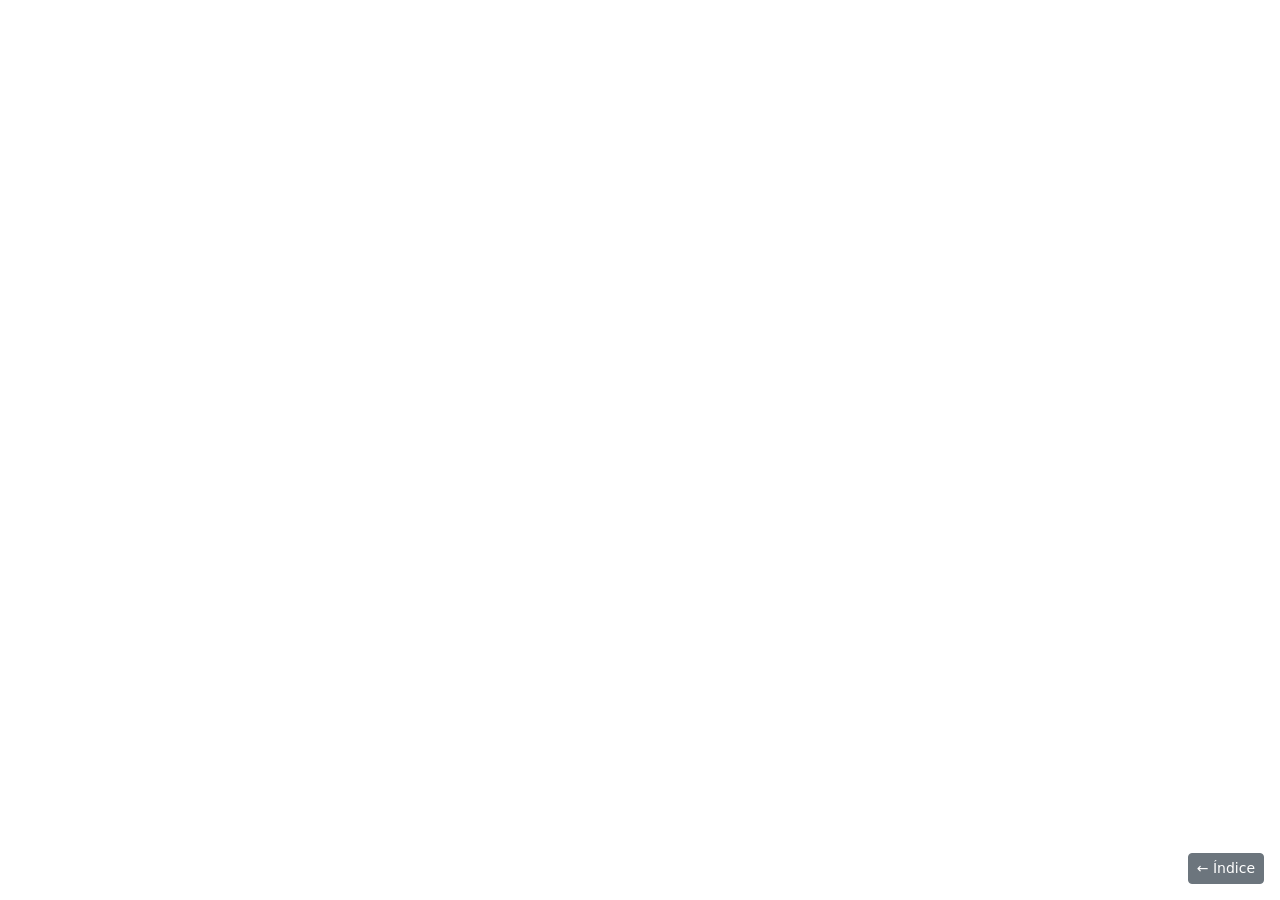
==== ej09-portfolio/index.html @ 0d4414be "Primera entrega hasta EJ3" ====
<!doctype html>
<html lang="es" data-bs-theme="light">
<head>
  <meta charset="utf-8">
  <meta name="viewport" content="width=device-width, initial-scale=1">
  <title>Tu Nombre · Desarrollador/a web</title>
  <meta name="description" content="Portfolio de Tu Nombre, desarrollador/a web junior. Proyectos, habilidades y contacto.">
  <link rel="icon" href="data:image/svg+xml,%3Csvg xmlns='http://www.w3.org/2000/svg' viewBox='0 0 100 100'%3E%3Ctext y='.9em' font-size='90'%3E%F0%9F%92%BB%3C/text%3E%3C/svg%3E">

  <!-- Bootstrap 5.3.8 + Bootstrap Icons (CDN) -->
  <link rel="stylesheet" href="https://cdn.jsdelivr.net/npm/bootstrap@5.3.8/dist/css/bootstrap.min.css">
  <link rel="stylesheet" href="https://cdn.jsdelivr.net/npm/bootstrap-icons@1.13.1/font/bootstrap-icons.min.css">
  <!-- Tus estilos propios (marca personal) SIEMPRE después de Bootstrap -->
  <link rel="stylesheet" href="css/estilos.css">
</head>
<body>

  <!-- ============================================================
       EJERCICIO 9 · MI PORTFOLIO PROFESIONAL
       Lee ENUNCIADO.md. Rellena cada sección en su hueco.
       ============================================================ -->

  <!-- ===== NAVBAR =====
       Tu nombre/logo + enlaces: Sobre mí (#sobre-mi) · Habilidades (#habilidades)
       · Proyectos (#proyectos) · Formación (#formacion) · Contacto (#contacto) -->


  <main>

    <!-- ===== PORTADA · SOBRE MÍ (id="sobre-mi") =====
         Foto o avatar (img/foto.jpg), nombre, titular profesional, 2-3 líneas sobre ti,
         botones "Ver proyectos" y "Descargar CV" (docs/cv.pdf con atributo download) -->


    <!-- ===== HABILIDADES (id="habilidades") =====
         Grupos: Front-end · Back-end · Bases de datos · Herramientas · Idiomas
         Idea: una card por grupo con badges o iconos -->


    <!-- ===== PROYECTOS (id="proyectos") =====
         Mínimo 3 cards: captura (img/), descripción, badges de tecnologías,
         botones "Demo" y "Código" (GitHub). Idea JS: modal con el detalle -->


    <!-- ===== FORMACIÓN Y EXPERIENCIA (id="formacion") =====
         CFGS DAW, prácticas (FFEOE), cursos, certificaciones.
         Idea: list-group o accordion -->


    <!-- ===== CONTACTO (id="contacto") =====
         Formulario con validación (nombre, email, asunto, mensaje)
         + enlaces a email, LinkedIn y GitHub -->

  </main>

  <!-- ===== FOOTER =====
       © año + tu nombre · iconos de redes (con aria-label) · "Última actualización: ..." -->


  <!-- Botón para volver al índice del proyecto de clase (bórralo al publicar tu portfolio) -->
  <a href="../index.html" class="btn btn-sm btn-secondary position-fixed bottom-0 end-0 m-3 z-3">← Índice</a>

  <script src="https://cdn.jsdelivr.net/npm/bootstrap@5.3.8/dist/js/bootstrap.bundle.min.js"></script>
  <!-- Tu JavaScript (validación del formulario, modo oscuro...) -->
  <script src="js/main.js"></script>
</body>
</html>
---- ej09-portfolio/css/estilos.css ----
/* ============================================================
   Estilos propios del portfolio (marca personal)
   Usa el mínimo CSS posible: primero intenta con clases de Bootstrap.
   ============================================================ */

/* Ejemplo: cambia el color principal de Bootstrap por el tuyo
:root {
  --bs-primary: #0d6efd;
  --bs-primary-rgb: 13, 110, 253;
}
*/

/* Desplazamiento suave al pulsar los enlaces del menú */
html { scroll-behavior: smooth; }

/* Que el título de cada sección no quede tapado por la navbar fija */
section { scroll-margin-top: 70px; }
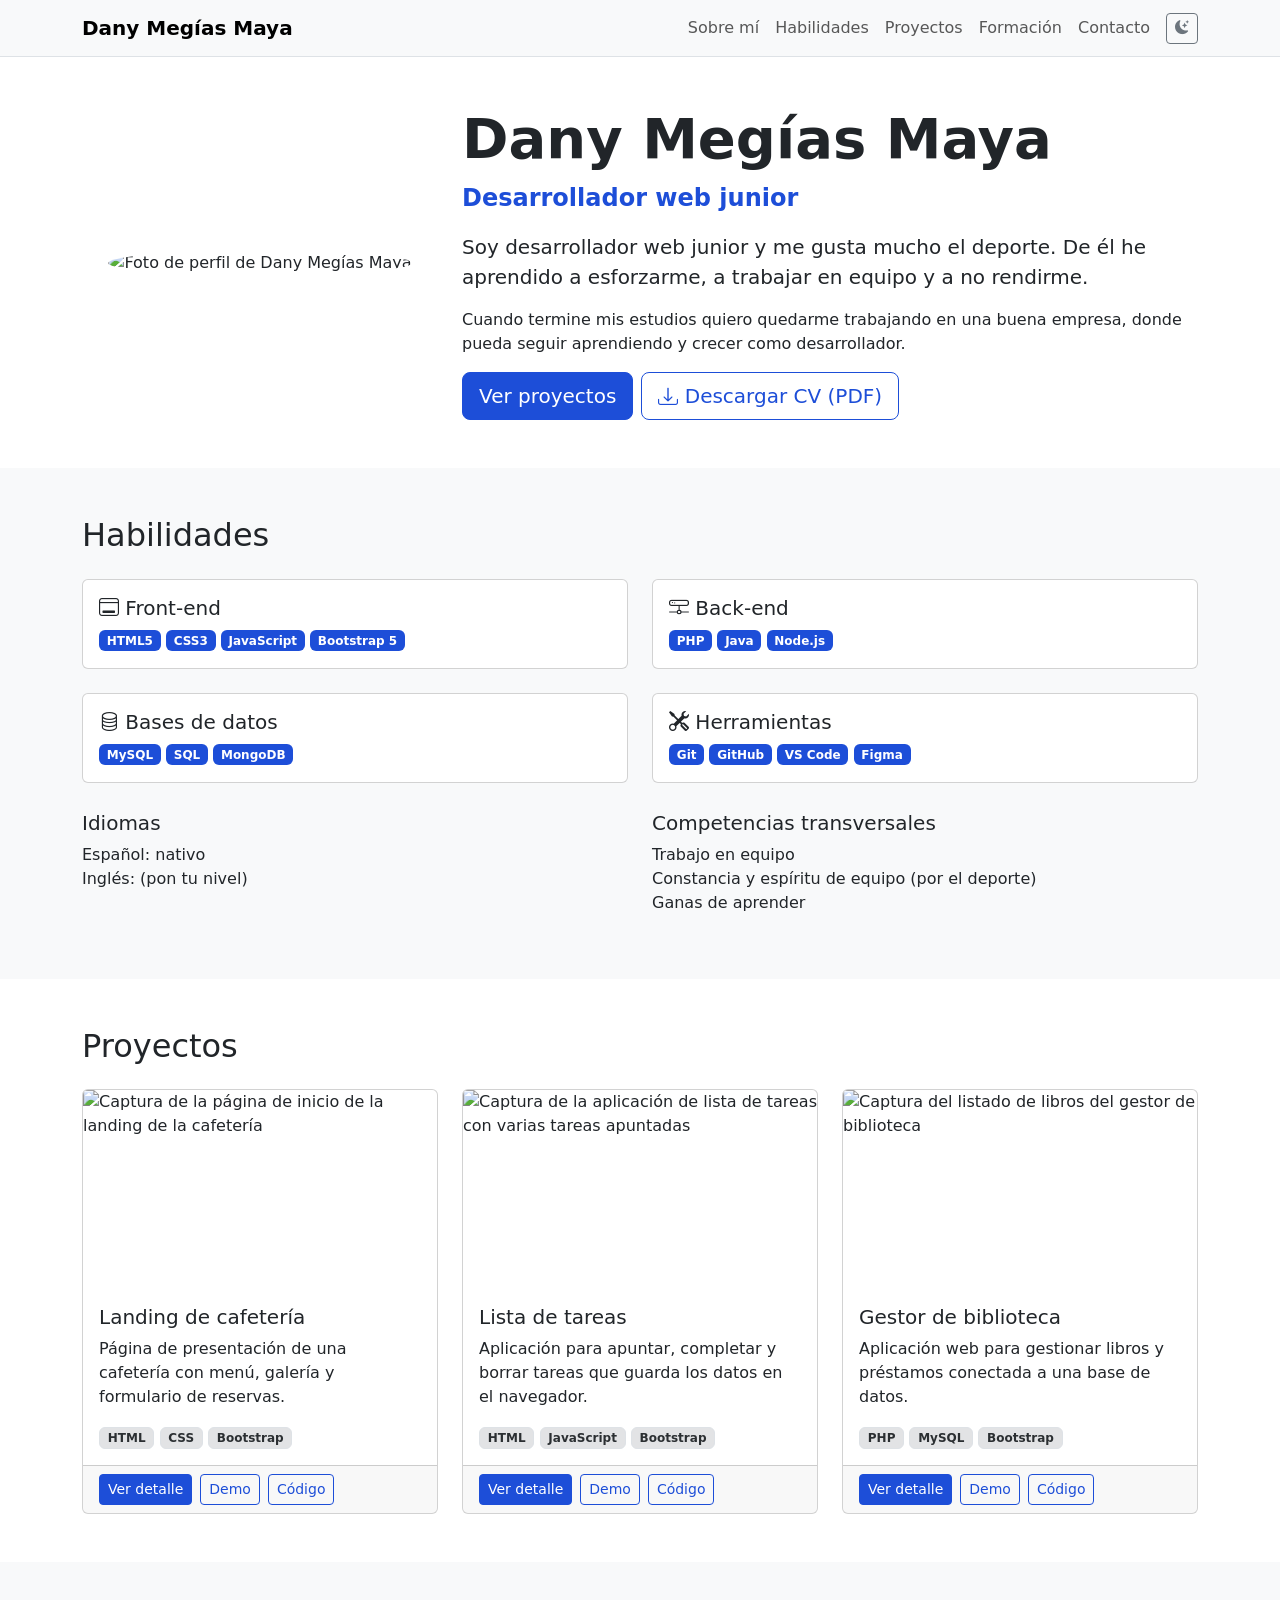
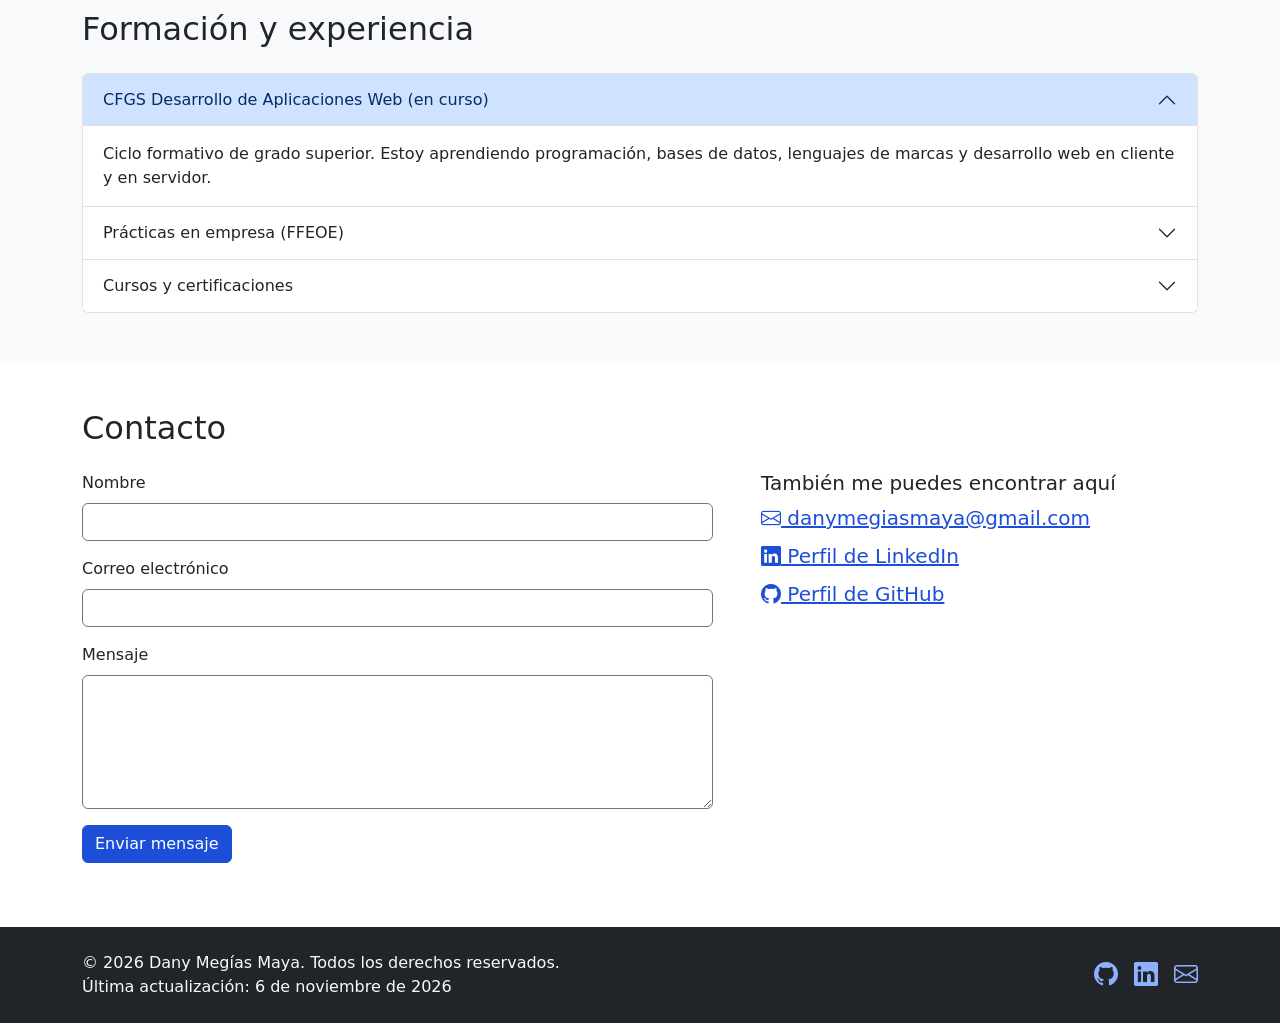
==== commit 93b1d5aa: "EJ9" ====
--- a/ej09-portfolio/index.html
+++ b/ej09-portfolio/index.html
@@ -1,67 +1,349 @@
-<!doctype html>
-<html lang="es" data-bs-theme="light">
+<!DOCTYPE html>
+<html lang="es">
 <head>
-  <meta charset="utf-8">
+  <meta charset="UTF-8">
   <meta name="viewport" content="width=device-width, initial-scale=1">
-  <title>Tu Nombre · Desarrollador/a web</title>
-  <meta name="description" content="Portfolio de Tu Nombre, desarrollador/a web junior. Proyectos, habilidades y contacto.">
-  <link rel="icon" href="data:image/svg+xml,%3Csvg xmlns='http://www.w3.org/2000/svg' viewBox='0 0 100 100'%3E%3Ctext y='.9em' font-size='90'%3E%F0%9F%92%BB%3C/text%3E%3C/svg%3E">
-
-  <!-- Bootstrap 5.3.8 + Bootstrap Icons (CDN) -->
-  <link rel="stylesheet" href="https://cdn.jsdelivr.net/npm/bootstrap@5.3.8/dist/css/bootstrap.min.css">
-  <link rel="stylesheet" href="https://cdn.jsdelivr.net/npm/bootstrap-icons@1.13.1/font/bootstrap-icons.min.css">
-  <!-- Tus estilos propios (marca personal) SIEMPRE después de Bootstrap -->
-  <link rel="stylesheet" href="css/estilos.css">
+  <meta name="description" content="Portfolio profesional de Dany Megías Maya, desarrollador web junior. Proyectos, habilidades y contacto.">
+  <title>Dany Megías Maya | Portfolio de desarrollador web</title>
+  <link rel="icon" type="image/svg+xml" href="img/favicon.svg">
+
+  <!-- Bootstrap 5.3 y Bootstrap Icons por CDN -->
+  <link href="https://cdn.jsdelivr.net/npm/bootstrap@5.3.3/dist/css/bootstrap.min.css" rel="stylesheet">
+  <link href="https://cdn.jsdelivr.net/npm/bootstrap-icons@1.11.3/font/bootstrap-icons.min.css" rel="stylesheet">
+  <!-- Mis estilos (después de Bootstrap) -->
+  <link href="css/estilos.css" rel="stylesheet">
 </head>
 <body>
 
-  <!-- ============================================================
-       EJERCICIO 9 · MI PORTFOLIO PROFESIONAL
-       Lee ENUNCIADO.md. Rellena cada sección en su hueco.
-       ============================================================ -->
-
-  <!-- ===== NAVBAR =====
-       Tu nombre/logo + enlaces: Sobre mí (#sobre-mi) · Habilidades (#habilidades)
-       · Proyectos (#proyectos) · Formación (#formacion) · Contacto (#contacto) -->
-
-
-  <main>
-
-    <!-- ===== PORTADA · SOBRE MÍ (id="sobre-mi") =====
-         Foto o avatar (img/foto.jpg), nombre, titular profesional, 2-3 líneas sobre ti,
-         botones "Ver proyectos" y "Descargar CV" (docs/cv.pdf con atributo download) -->
-
-
-    <!-- ===== HABILIDADES (id="habilidades") =====
-         Grupos: Front-end · Back-end · Bases de datos · Herramientas · Idiomas
-         Idea: una card por grupo con badges o iconos -->
-
-
-    <!-- ===== PROYECTOS (id="proyectos") =====
-         Mínimo 3 cards: captura (img/), descripción, badges de tecnologías,
-         botones "Demo" y "Código" (GitHub). Idea JS: modal con el detalle -->
-
-
-    <!-- ===== FORMACIÓN Y EXPERIENCIA (id="formacion") =====
-         CFGS DAW, prácticas (FFEOE), cursos, certificaciones.
-         Idea: list-group o accordion -->
-
-
-    <!-- ===== CONTACTO (id="contacto") =====
-         Formulario con validación (nombre, email, asunto, mensaje)
-         + enlaces a email, LinkedIn y GitHub -->
+  <a class="visually-hidden-focusable" href="#contenido">Saltar al contenido</a>
+
+  <!-- ================= CABECERA / NAVBAR ================= -->
+  <header>
+    <nav class="navbar navbar-expand-lg bg-body-tertiary border-bottom sticky-top" aria-label="Navegación principal">
+      <div class="container">
+        <a class="navbar-brand fw-bold" href="#inicio">Dany Megías Maya</a>
+        <button class="navbar-toggler" type="button" data-bs-toggle="collapse" data-bs-target="#menu" aria-controls="menu" aria-expanded="false" aria-label="Mostrar u ocultar el menú">
+          <span class="navbar-toggler-icon"></span>
+        </button>
+        <div class="collapse navbar-collapse" id="menu">
+          <ul class="navbar-nav ms-auto mb-2 mb-lg-0 align-items-lg-center">
+            <li class="nav-item"><a class="nav-link" href="#inicio">Sobre mí</a></li>
+            <li class="nav-item"><a class="nav-link" href="#habilidades">Habilidades</a></li>
+            <li class="nav-item"><a class="nav-link" href="#proyectos">Proyectos</a></li>
+            <li class="nav-item"><a class="nav-link" href="#formacion">Formación</a></li>
+            <li class="nav-item"><a class="nav-link" href="#contacto">Contacto</a></li>
+            <li class="nav-item ms-lg-2">
+              <button id="botonTema" class="btn btn-outline-secondary btn-sm" type="button" aria-pressed="false" aria-label="Modo oscuro">
+                <i id="iconoTema" class="bi bi-moon-stars-fill" aria-hidden="true"></i>
+              </button>
+            </li>
+          </ul>
+        </div>
+      </div>
+    </nav>
+  </header>
+
+  <main id="contenido">
+
+    <!-- ================= PORTADA / SOBRE MÍ ================= -->
+    <section id="inicio" class="seccion py-5">
+      <div class="container">
+        <div class="row align-items-center g-4">
+          <div class="col-md-4 text-center">
+            <img src="img/avatar.svg" class="avatar rounded-circle img-fluid" alt="Foto de perfil de Dany Megías Maya" width="400" height="400">
+          </div>
+          <div class="col-md-8">
+            <h1 class="display-4 fw-bold">Dany Megías Maya</h1>
+            <p class="fs-4 text-primary fw-semibold">Desarrollador web junior</p>
+            <p class="lead">Soy desarrollador web junior y me gusta mucho el deporte. De él he aprendido a esforzarme, a trabajar en equipo y a no rendirme.</p>
+            <p>Cuando termine mis estudios quiero quedarme trabajando en una buena empresa, donde pueda seguir aprendiendo y crecer como desarrollador.</p>
+            <div class="d-flex flex-wrap gap-2">
+              <a href="#proyectos" class="btn btn-primary btn-lg">Ver proyectos</a>
+              <a href="docs/cv.pdf" class="btn btn-outline-primary btn-lg" download>
+                <i class="bi bi-download" aria-hidden="true"></i> Descargar CV (PDF)
+              </a>
+            </div>
+          </div>
+        </div>
+      </div>
+    </section>
+
+    <!-- ================= HABILIDADES ================= -->
+    <section id="habilidades" class="seccion py-5 bg-body-tertiary">
+      <div class="container">
+        <h2 class="mb-4">Habilidades</h2>
+        <div class="row row-cols-1 row-cols-md-2 g-4">
+
+          <div class="col">
+            <div class="card h-100">
+              <div class="card-body">
+                <h3 class="h5 card-title"><i class="bi bi-window-desktop" aria-hidden="true"></i> Front-end</h3>
+                <span class="badge text-bg-primary">HTML5</span>
+                <span class="badge text-bg-primary">CSS3</span>
+                <span class="badge text-bg-primary">JavaScript</span>
+                <span class="badge text-bg-primary">Bootstrap 5</span>
+              </div>
+            </div>
+          </div>
+
+          <div class="col">
+            <div class="card h-100">
+              <div class="card-body">
+                <h3 class="h5 card-title"><i class="bi bi-hdd-network" aria-hidden="true"></i> Back-end</h3>
+                <span class="badge text-bg-primary">PHP</span>
+                <span class="badge text-bg-primary">Java</span>
+                <span class="badge text-bg-primary">Node.js</span>
+              </div>
+            </div>
+          </div>
+
+          <div class="col">
+            <div class="card h-100">
+              <div class="card-body">
+                <h3 class="h5 card-title"><i class="bi bi-database" aria-hidden="true"></i> Bases de datos</h3>
+                <span class="badge text-bg-primary">MySQL</span>
+                <span class="badge text-bg-primary">SQL</span>
+                <span class="badge text-bg-primary">MongoDB</span>
+              </div>
+            </div>
+          </div>
+
+          <div class="col">
+            <div class="card h-100">
+              <div class="card-body">
+                <h3 class="h5 card-title"><i class="bi bi-tools" aria-hidden="true"></i> Herramientas</h3>
+                <span class="badge text-bg-primary">Git</span>
+                <span class="badge text-bg-primary">GitHub</span>
+                <span class="badge text-bg-primary">VS Code</span>
+                <span class="badge text-bg-primary">Figma</span>
+              </div>
+            </div>
+          </div>
+        </div>
+
+        <div class="row g-4 mt-1">
+          <div class="col-md-6">
+            <h3 class="h5">Idiomas</h3>
+            <ul class="list-unstyled">
+              <li>Español: nativo</li>
+              <li>Inglés: (pon tu nivel)</li>
+            </ul>
+          </div>
+          <div class="col-md-6">
+            <h3 class="h5">Competencias transversales</h3>
+            <ul class="list-unstyled">
+              <li>Trabajo en equipo</li>
+              <li>Constancia y espíritu de equipo (por el deporte)</li>
+              <li>Ganas de aprender</li>
+            </ul>
+          </div>
+        </div>
+      </div>
+    </section>
+
+    <!-- ================= PROYECTOS ================= -->
+    <section id="proyectos" class="seccion py-5">
+      <div class="container">
+        <h2 class="mb-4">Proyectos</h2>
+        <div class="row row-cols-1 row-cols-md-2 row-cols-lg-3 g-4">
+
+          <!-- Proyecto 1 -->
+          <div class="col">
+            <article class="card h-100">
+              <img src="img/proyecto1.svg" class="card-img-top img-fluid imagen-proyecto" alt="Captura de la página de inicio de la landing de la cafetería" width="640" height="360">
+              <div class="card-body">
+                <h3 class="h5 card-title">Landing de cafetería</h3>
+                <p class="card-text">Página de presentación de una cafetería con menú, galería y formulario de reservas.</p>
+                <span class="badge bg-secondary-subtle text-secondary-emphasis border">HTML</span>
+                <span class="badge bg-secondary-subtle text-secondary-emphasis border">CSS</span>
+                <span class="badge bg-secondary-subtle text-secondary-emphasis border">Bootstrap</span>
+              </div>
+              <div class="card-footer d-flex flex-wrap gap-2">
+                <button type="button" class="btn btn-primary btn-sm" data-bs-toggle="modal" data-bs-target="#modalProyecto"
+                  data-titulo="Landing de cafetería"
+                  data-descripcion="Proyecto de clase donde maqueté una web completa con la rejilla de Bootstrap. Incluye menú responsive, galería de fotos y un formulario de reservas con validación."
+                  data-tecnologias="HTML, CSS, Bootstrap">Ver detalle</button>
+                <a class="btn btn-outline-primary btn-sm" href="https://daaaanyy10.github.io/cafeteria/" target="_blank" rel="noopener">Demo <span class="visually-hidden">de la landing de cafetería</span></a>
+                <a class="btn btn-outline-primary btn-sm" href="https://github.com/daaaanyy10/cafeteria" target="_blank" rel="noopener">Código <span class="visually-hidden">de la landing de cafetería en GitHub</span></a>
+              </div>
+            </article>
+          </div>
+
+          <!-- Proyecto 2 -->
+          <div class="col">
+            <article class="card h-100">
+              <img src="img/proyecto2.svg" class="card-img-top img-fluid imagen-proyecto" alt="Captura de la aplicación de lista de tareas con varias tareas apuntadas" width="640" height="360">
+              <div class="card-body">
+                <h3 class="h5 card-title">Lista de tareas</h3>
+                <p class="card-text">Aplicación para apuntar, completar y borrar tareas que guarda los datos en el navegador.</p>
+                <span class="badge bg-secondary-subtle text-secondary-emphasis border">HTML</span>
+                <span class="badge bg-secondary-subtle text-secondary-emphasis border">JavaScript</span>
+                <span class="badge bg-secondary-subtle text-secondary-emphasis border">Bootstrap</span>
+              </div>
+              <div class="card-footer d-flex flex-wrap gap-2">
+                <button type="button" class="btn btn-primary btn-sm" data-bs-toggle="modal" data-bs-target="#modalProyecto"
+                  data-titulo="Lista de tareas"
+                  data-descripcion="Aplicación hecha con JavaScript para practicar el DOM y los eventos. Permite añadir, marcar como hechas y eliminar tareas, y las guarda con localStorage."
+                  data-tecnologias="HTML, JavaScript, Bootstrap">Ver detalle</button>
+                <a class="btn btn-outline-primary btn-sm" href="https://daaaanyy10.github.io/tareas/" target="_blank" rel="noopener">Demo <span class="visually-hidden">de la lista de tareas</span></a>
+                <a class="btn btn-outline-primary btn-sm" href="https://github.com/daaaanyy10/tareas" target="_blank" rel="noopener">Código <span class="visually-hidden">de la lista de tareas en GitHub</span></a>
+              </div>
+            </article>
+          </div>
+
+          <!-- Proyecto 3 -->
+          <div class="col">
+            <article class="card h-100">
+              <img src="img/proyecto3.svg" class="card-img-top img-fluid imagen-proyecto" alt="Captura del listado de libros del gestor de biblioteca" width="640" height="360">
+              <div class="card-body">
+                <h3 class="h5 card-title">Gestor de biblioteca</h3>
+                <p class="card-text">Aplicación web para gestionar libros y préstamos conectada a una base de datos.</p>
+                <span class="badge bg-secondary-subtle text-secondary-emphasis border">PHP</span>
+                <span class="badge bg-secondary-subtle text-secondary-emphasis border">MySQL</span>
+                <span class="badge bg-secondary-subtle text-secondary-emphasis border">Bootstrap</span>
+              </div>
+              <div class="card-footer d-flex flex-wrap gap-2">
+                <button type="button" class="btn btn-primary btn-sm" data-bs-toggle="modal" data-bs-target="#modalProyecto"
+                  data-titulo="Gestor de biblioteca"
+                  data-descripcion="Proyecto de clase con PHP y MySQL. Tiene altas, bajas y modificaciones de libros y socios, y un registro de préstamos."
+                  data-tecnologias="PHP, MySQL, Bootstrap">Ver detalle</button>
+                <a class="btn btn-outline-primary btn-sm" href="https://daaaanyy10.github.io/biblioteca/" target="_blank" rel="noopener">Demo <span class="visually-hidden">del gestor de biblioteca</span></a>
+                <a class="btn btn-outline-primary btn-sm" href="https://github.com/daaaanyy10/biblioteca" target="_blank" rel="noopener">Código <span class="visually-hidden">del gestor de biblioteca en GitHub</span></a>
+              </div>
+            </article>
+          </div>
+
+        </div>
+      </div>
+    </section>
+
+    <!-- ================= FORMACIÓN Y EXPERIENCIA ================= -->
+    <section id="formacion" class="seccion py-5 bg-body-tertiary">
+      <div class="container">
+        <h2 class="mb-4">Formación y experiencia</h2>
+        <div class="accordion" id="acordeonFormacion">
+
+          <div class="accordion-item">
+            <h3 class="accordion-header">
+              <button class="accordion-button" type="button" data-bs-toggle="collapse" data-bs-target="#formacion1" aria-expanded="true" aria-controls="formacion1">
+                CFGS Desarrollo de Aplicaciones Web (en curso)
+              </button>
+            </h3>
+            <div id="formacion1" class="accordion-collapse collapse show" data-bs-parent="#acordeonFormacion">
+              <div class="accordion-body">
+                Ciclo formativo de grado superior. Estoy aprendiendo programación, bases de datos, lenguajes de marcas y desarrollo web en cliente y en servidor.
+              </div>
+            </div>
+          </div>
+
+          <div class="accordion-item">
+            <h3 class="accordion-header">
+              <button class="accordion-button collapsed" type="button" data-bs-toggle="collapse" data-bs-target="#formacion2" aria-expanded="false" aria-controls="formacion2">
+                Prácticas en empresa (FFEOE)
+              </button>
+            </h3>
+            <div id="formacion2" class="accordion-collapse collapse" data-bs-parent="#acordeonFormacion">
+              <div class="accordion-body">
+                Quiero hacer las prácticas en una empresa donde aplicar lo aprendido en proyectos reales y, al terminar, quedarme trabajando en ella.
+              </div>
+            </div>
+          </div>
+
+          <div class="accordion-item">
+            <h3 class="accordion-header">
+              <button class="accordion-button collapsed" type="button" data-bs-toggle="collapse" data-bs-target="#formacion3" aria-expanded="false" aria-controls="formacion3">
+                Cursos y certificaciones
+              </button>
+            </h3>
+            <div id="formacion3" class="accordion-collapse collapse" data-bs-parent="#acordeonFormacion">
+              <div class="accordion-body">
+                <p class="mb-0">Aquí irán mis cursos y certificaciones.</p>
+              </div>
+            </div>
+          </div>
+
+        </div>
+      </div>
+    </section>
+
+    <!-- ================= CONTACTO ================= -->
+    <section id="contacto" class="seccion py-5">
+      <div class="container">
+        <h2 class="mb-4">Contacto</h2>
+        <div class="row g-5">
+
+          <div class="col-lg-7">
+            <form id="formulario" class="needs-validation" novalidate>
+              <div class="mb-3">
+                <label for="nombre" class="form-label">Nombre</label>
+                <input type="text" class="form-control" id="nombre" name="nombre" autocomplete="name" required>
+                <div class="invalid-feedback">Escribe tu nombre.</div>
+              </div>
+              <div class="mb-3">
+                <label for="email" class="form-label">Correo electrónico</label>
+                <input type="email" class="form-control" id="email" name="email" autocomplete="email" required>
+                <div class="invalid-feedback">Escribe un correo válido, por ejemplo nombre@empresa.com.</div>
+              </div>
+              <div class="mb-3">
+                <label for="mensaje" class="form-label">Mensaje</label>
+                <textarea class="form-control" id="mensaje" name="mensaje" rows="5" minlength="10" required></textarea>
+                <div class="invalid-feedback">Escribe un mensaje de al menos 10 caracteres.</div>
+              </div>
+              <button type="submit" class="btn btn-primary">Enviar mensaje</button>
+            </form>
+            <div id="respuesta" class="mt-3" role="status"></div>
+          </div>
+
+          <div class="col-lg-5">
+            <h3 class="h5">También me puedes encontrar aquí</h3>
+            <ul class="list-unstyled fs-5">
+              <li class="mb-2"><a href="mailto:danymegiasmaya@gmail.com"><i class="bi bi-envelope" aria-hidden="true"></i> danymegiasmaya@gmail.com</a></li>
+              <li class="mb-2"><a href="https://www.linkedin.com/in/CAMBIAR-POR-TU-USUARIO" target="_blank" rel="noopener"><i class="bi bi-linkedin" aria-hidden="true"></i> Perfil de LinkedIn</a></li>
+              <li class="mb-2"><a href="https://github.com/daaaanyy10" target="_blank" rel="noopener"><i class="bi bi-github" aria-hidden="true"></i> Perfil de GitHub</a></li>
+            </ul>
+          </div>
+
+        </div>
+      </div>
+    </section>
 
   </main>
 
-  <!-- ===== FOOTER =====
-       © año + tu nombre · iconos de redes (con aria-label) · "Última actualización: ..." -->
-
-
-  <!-- Botón para volver al índice del proyecto de clase (bórralo al publicar tu portfolio) -->
-  <a href="../index.html" class="btn btn-sm btn-secondary position-fixed bottom-0 end-0 m-3 z-3">← Índice</a>
-
-  <script src="https://cdn.jsdelivr.net/npm/bootstrap@5.3.8/dist/js/bootstrap.bundle.min.js"></script>
-  <!-- Tu JavaScript (validación del formulario, modo oscuro...) -->
+  <!-- ================= FOOTER ================= -->
+  <footer class="bg-dark text-light py-4" data-bs-theme="dark">
+    <div class="container d-flex flex-column flex-md-row justify-content-between align-items-center gap-2">
+      <div class="text-center text-md-start">
+        <p class="mb-0">&copy; 2026 Dany Megías Maya. Todos los derechos reservados.</p>
+        <p class="mb-0">Última actualización: <time datetime="2026-11-06">6 de noviembre de 2026</time></p>
+      </div>
+      <div class="fs-4 d-flex gap-3">
+        <a href="https://github.com/daaaanyy10" target="_blank" rel="noopener" aria-label="GitHub de Dany Megías Maya"><i class="bi bi-github" aria-hidden="true"></i></a>
+        <a href="https://www.linkedin.com/in/CAMBIAR-POR-TU-USUARIO" target="_blank" rel="noopener" aria-label="LinkedIn de Dany Megías Maya"><i class="bi bi-linkedin" aria-hidden="true"></i></a>
+        <a href="mailto:danymegiasmaya@gmail.com" aria-label="Enviar un correo a Dany Megías Maya"><i class="bi bi-envelope" aria-hidden="true"></i></a>
+      </div>
+    </div>
+  </footer>
+
+  <!-- ================= MODAL DE PROYECTO ================= -->
+  <div class="modal fade" id="modalProyecto" tabindex="-1" aria-labelledby="modalTitulo" aria-hidden="true">
+    <div class="modal-dialog modal-dialog-centered">
+      <div class="modal-content">
+        <div class="modal-header">
+          <h2 class="modal-title h4" id="modalTitulo">Proyecto</h2>
+          <button type="button" class="btn-close" data-bs-dismiss="modal" aria-label="Cerrar"></button>
+        </div>
+        <div class="modal-body">
+          <p id="modalDescripcion"></p>
+          <p class="mb-0"><strong>Tecnologías:</strong> <span id="modalTecnologias"></span></p>
+        </div>
+        <div class="modal-footer">
+          <button type="button" class="btn btn-secondary" data-bs-dismiss="modal">Cerrar</button>
+        </div>
+      </div>
+    </div>
+  </div>
+
+  <script src="https://cdn.jsdelivr.net/npm/bootstrap@5.3.3/dist/js/bootstrap.bundle.min.js"></script>
   <script src="js/main.js"></script>
 </body>
 </html>
--- a/ej09-portfolio/css/estilos.css
+++ b/ej09-portfolio/css/estilos.css
@@ -1,17 +1,110 @@
-/* ============================================================
-   Estilos propios del portfolio (marca personal)
-   Usa el mínimo CSS posible: primero intenta con clases de Bootstrap.
-   ============================================================ */
+/* =====================================================
+   estilos.css - Portfolio de Dany Megías Maya
+   Va después de Bootstrap. Solo lo que Bootstrap no hace.
+   ===================================================== */
 
-/* Ejemplo: cambia el color principal de Bootstrap por el tuyo
+/* ---------- 1. VARIABLES DE MARCA (tema claro) ---------- */
 :root {
-  --bs-primary: #0d6efd;
-  --bs-primary-rgb: 13, 110, 253;
+  --bs-primary: #1d4ed8;
+  --bs-primary-rgb: 29, 78, 216;
+  --bs-link-color: #1d4ed8;
+  --bs-link-color-rgb: 29, 78, 216;
+  --bs-link-hover-color: #1e40af;
+  --bs-link-hover-color-rgb: 30, 64, 175;
+  --bs-body-font-family: "Segoe UI", system-ui, -apple-system, Roboto, Arial, sans-serif;
+  --color-foco: #1d4ed8;
+  --color-borde-campo: #6c757d;
 }
-*/
 
-/* Desplazamiento suave al pulsar los enlaces del menú */
-html { scroll-behavior: smooth; }
+/* ---------- 2. TEMA OSCURO ---------- */
+/* Mismos colores de marca pero más claros para que el contraste sea >= 4,5:1 */
+[data-bs-theme="dark"] {
+  --bs-link-color: #8fb0ff;
+  --bs-link-color-rgb: 143, 176, 255;
+  --bs-link-hover-color: #b6ccff;
+  --bs-link-hover-color-rgb: 182, 204, 255;
+  --color-foco: #8fb0ff;
+  --color-borde-campo: #adb5bd;
+}
 
-/* Que el título de cada sección no quede tapado por la navbar fija */
-section { scroll-margin-top: 70px; }
+/* ---------- 3. BOTONES (Bootstrap no usa --bs-primary en los botones) ---------- */
+.btn-primary {
+  --bs-btn-bg: #1d4ed8;
+  --bs-btn-border-color: #1d4ed8;
+  --bs-btn-hover-bg: #1e40af;
+  --bs-btn-hover-border-color: #1e3a8a;
+  --bs-btn-active-bg: #1e3a8a;
+  --bs-btn-active-border-color: #1e3a8a;
+  --bs-btn-disabled-bg: #1d4ed8;
+  --bs-btn-disabled-border-color: #1d4ed8;
+  --bs-btn-focus-shadow-rgb: 29, 78, 216;
+}
+
+.btn-outline-primary {
+  --bs-btn-color: #1d4ed8;
+  --bs-btn-border-color: #1d4ed8;
+  --bs-btn-hover-bg: #1d4ed8;
+  --bs-btn-hover-border-color: #1d4ed8;
+  --bs-btn-active-bg: #1e3a8a;
+  --bs-btn-active-border-color: #1e3a8a;
+  --bs-btn-focus-shadow-rgb: 29, 78, 216;
+}
+
+[data-bs-theme="dark"] .btn-outline-primary {
+  --bs-btn-color: #8fb0ff;
+  --bs-btn-border-color: #8fb0ff;
+  --bs-btn-hover-color: #fff;
+}
+
+/* ---------- 4. ACCESIBILIDAD ---------- */
+/* Foco visible en todos los elementos interactivos */
+a:focus-visible,
+.btn:focus-visible,
+.navbar-toggler:focus-visible,
+.accordion-button:focus-visible,
+.form-control:focus-visible,
+.btn-close:focus-visible {
+  outline: 3px solid var(--color-foco);
+  outline-offset: 2px;
+}
+
+/* Bordes de los campos con contraste >= 3:1 */
+.form-control {
+  border-color: var(--color-borde-campo);
+}
+
+/* Mensajes de error con buen contraste */
+.invalid-feedback {
+  color: #b02a37;
+}
+
+[data-bs-theme="dark"] .invalid-feedback {
+  color: #ea868f;
+}
+
+/* ---------- 5. SECCIONES ---------- */
+/* Para que el navbar fijo no tape el título al hacer clic en un enlace */
+.seccion {
+  scroll-margin-top: 4.5rem;
+}
+
+/* ---------- 6. PORTADA ---------- */
+.avatar {
+  width: 10rem;
+  height: 10rem;
+  object-fit: cover;
+}
+
+/* ---------- 7. PROYECTOS ---------- */
+.imagen-proyecto {
+  aspect-ratio: 16 / 9;
+  object-fit: cover;
+}
+
+/* ---------- 8. RESPONSIVE (mismos breakpoints que Bootstrap) ---------- */
+@media (min-width: 768px) {
+  .avatar {
+    width: 13rem;
+    height: 13rem;
+  }
+}
